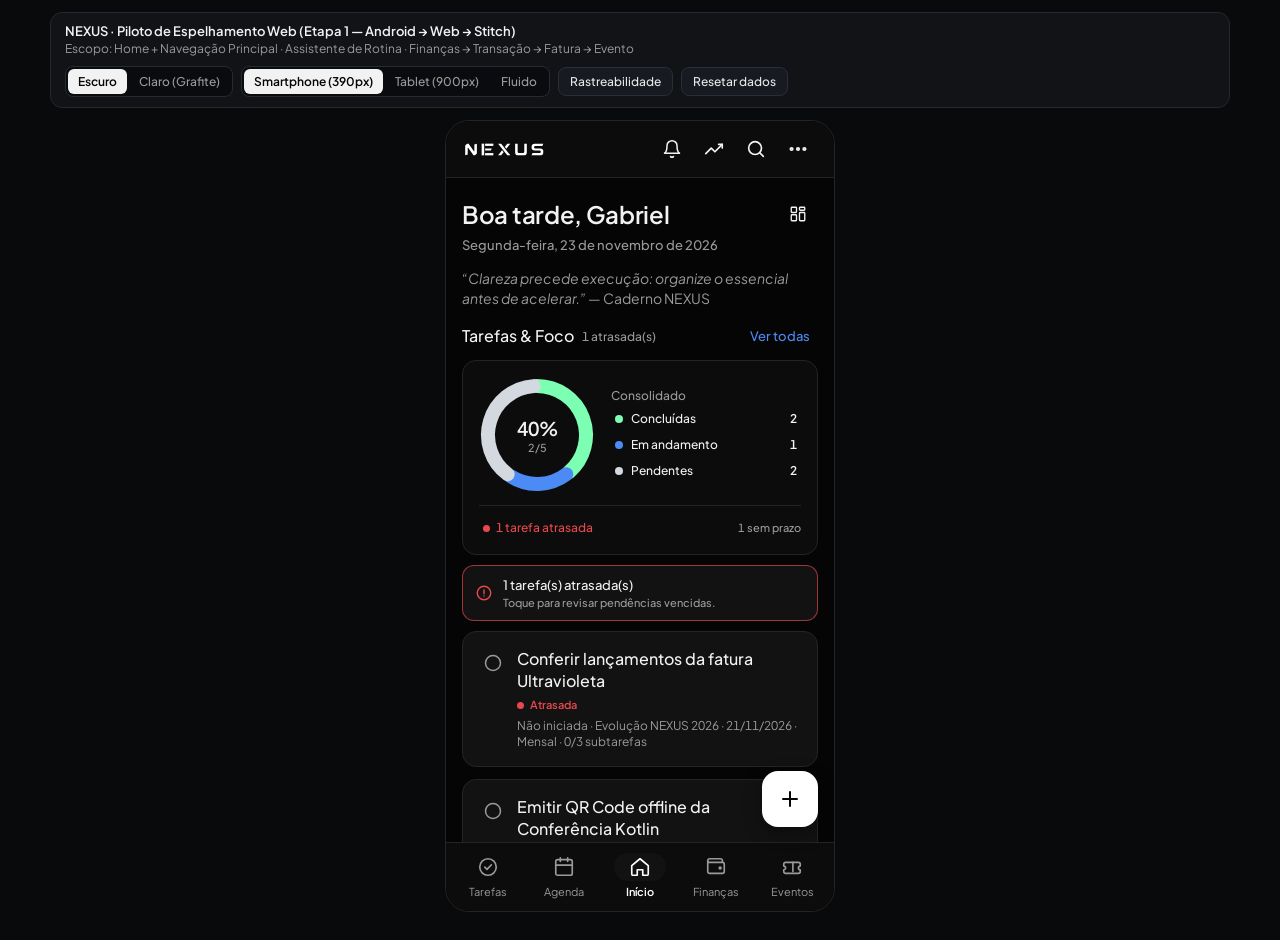
==== web-mirror-pilot/index.html @ 4493775f "feat(web-mirror-pilot): initialize web mirror pilot Add core architecture for the web-based design a" ====
<!DOCTYPE html>
<html lang="pt-BR">
<head>
  <meta charset="UTF-8" />
  <meta name="viewport" content="width=device-width, initial-scale=1.0" />
  <title>NEXUS — Piloto de Espelhamento Web (Etapa 1)</title>
  <link rel="preconnect" href="https://fonts.googleapis.com" />
  <link rel="preconnect" href="https://fonts.gstatic.com" crossorigin />
  <link href="https://fonts.googleapis.com/css2?family=JetBrains+Mono:wght@400;600&family=Plus+Jakarta+Sans:wght@400;500;600;700&display=swap" rel="stylesheet" />
  <link rel="stylesheet" href="tokens.css" />
  <link rel="stylesheet" href="styles.css" />
  <script defer src="data/pilot-data.js"></script>
  <script defer src="components/primitives.js"></script>
  <script defer src="components/charts.js"></script>
  <script defer src="screens/home.js"></script>
  <script defer src="screens/routine-assistant.js"></script>
  <script defer src="screens/finance.js"></script>
  <script defer src="screens/events.js"></script>
  <script defer src="sheets/transaction-sheet.js"></script>
  <script defer src="sheets/event-sheet.js"></script>
  <script defer src="app.js"></script>
</head>
<body>
  <div class="pilot-workspace">
    <!-- Barra externa do laboratório: separada de #nexus-app-shell para exportação limpa ao Google Stitch -->
    <div id="pilot-lab-bar" class="pilot-lab-bar">
      <div class="pilot-lab-meta">
        <div class="pilot-lab-title">NEXUS · Piloto de Espelhamento Web (Etapa 1 — Android → Web → Stitch)</div>
        <div class="pilot-lab-subtitle">Escopo: Home + Navegação Principal · Assistente de Rotina · Finanças → Transação → Fatura → Evento</div>
      </div>
      <div class="pilot-lab-controls">
        <div class="pilot-seg" role="group" aria-label="Tema do aplicativo">
          <button type="button" class="pilot-seg-btn is-active" data-lab-theme="dark">Escuro</button>
          <button type="button" class="pilot-seg-btn" data-lab-theme="light">Claro (Grafite)</button>
        </div>
        <div class="pilot-seg" role="group" aria-label="Viewport">
          <button type="button" class="pilot-seg-btn is-active" data-lab-viewport="mobile">Smartphone (390px)</button>
          <button type="button" class="pilot-seg-btn" data-lab-viewport="tablet">Tablet (900px)</button>
          <button type="button" class="pilot-seg-btn" data-lab-viewport="fluid">Fluido</button>
        </div>
        <button type="button" class="pilot-btn" data-action="toggle-trace">Rastreabilidade</button>
        <button type="button" class="pilot-btn" data-action="reset-pilot-data">Resetar dados</button>
      </div>
    </div>

    <div class="pilot-stage">
      <!-- Árvore pura da UI do NEXUS (#nexus-app-shell): alvo principal de importação/comparação no Google Stitch -->
      <div id="nexus-app-shell" class="nexus-device-frame" data-nexus-theme="dark" data-nexus-root="true"></div>

      <!-- Painel lateral opcional de rastreabilidade -->
      <aside id="pilot-trace-panel" class="pilot-trace-panel" hidden aria-label="Inspetor de rastreabilidade"></aside>
    </div>
  </div>
</body>
</html>
---- web-mirror-pilot/tokens.css ----
/*
 * NEXUS Web Mirror Pilot — Design Tokens
 * Fonte Android: app/src/main/java/com/nexus/app/ui/theme/NexusTheme.kt
 * Mantem exatamente as paletas Dark (#050505) e Light Grafite Suave (#D4D7DC),
 * alem dos 8 papeis de borda ColoredBorderRole e escala tipografica.
 */

:root,
[data-nexus-theme="dark"] {
  --nx-is-dark: 1;
  --nx-bg: #050505;
  --nx-surface: #0C0C0C;
  --nx-surface-elevated: #121212;
  --nx-border: #242424;
  --nx-text-primary: #F2F2F2;
  --nx-text-secondary: #9A9A9A;
  --nx-highlight: #FFFFFF;

  --nx-positive: #34C759;
  --nx-danger: #E5484D;
  --nx-warning: #E5A000;
  --nx-info: #4C8BF5;
  --nx-accent-neon: #7CFFB2;
  --nx-on-accent-neon: #051A10;

  --nx-chart-secondary: #D4D8DF;
  --nx-chart-track: #1C1F24;
  --nx-chart-1: #7CFFB2;
  --nx-chart-2: #5CC8FF;
  --nx-chart-3: #C792FF;
  --nx-chart-4: #FFD166;
  --nx-chart-5: #FF7A90;
  --nx-chart-6: #FF9F6B;
  --nx-chart-7: #4DE1C1;
  --nx-chart-8: #A3B1C6;

  /* ColoredBorderRole (NexusTheme.kt lines 59-98) */
  --nx-border-alert-large: 1.5px solid rgba(229, 72, 77, 0.68);
  --nx-border-alert-warning: 1.5px solid rgba(229, 160, 0, 0.68);
  --nx-border-alert-info: 1.5px solid rgba(76, 139, 245, 0.68);
  --nx-border-day-selected: 1.75px solid rgba(124, 255, 178, 0.80);
  --nx-border-medium-accent: 1.25px solid rgba(76, 139, 245, 0.68);
  --nx-border-small-subtle: 1px solid rgba(154, 154, 154, 0.46);

  --nx-scrim: rgba(0, 0, 0, 0.72);
  --nx-font-sans: "Plus Jakarta Sans", -apple-system, BlinkMacSystemFont, "Segoe UI", Roboto, sans-serif;
  --nx-font-mono: "JetBrains Mono", ui-monospace, SFMono-Regular, monospace;

  --nx-radius-card: 14px;
  --nx-radius-banner: 12px;
  --nx-radius-control: 10px;
  --nx-radius-chip: 8px;
}

[data-nexus-theme="light"] {
  --nx-is-dark: 0;
  --nx-bg: #D4D7DC;
  --nx-surface: #E3E5E8;
  --nx-surface-elevated: #C9CED4;
  --nx-border: #B0B6BF;
  --nx-text-primary: #121417;
  --nx-text-secondary: #424852;
  --nx-highlight: #121417;

  --nx-positive: #136B31;
  --nx-danger: #AD1E1E;
  --nx-warning: #874E00;
  --nx-info: #1353A6;
  --nx-accent-neon: #136B31;
  --nx-on-accent-neon: #FFFFFF;

  --nx-chart-secondary: #4E5763;
  --nx-chart-track: #BCC1C9;
  --nx-chart-1: #136B31;
  --nx-chart-2: #1353A6;
  --nx-chart-3: #5D3AA8;
  --nx-chart-4: #874E00;
  --nx-chart-5: #AD1E1E;
  --nx-chart-6: #9C4716;
  --nx-chart-7: #0E695A;
  --nx-chart-8: #4E5763;

  --nx-border-alert-large: 1.5px solid rgba(173, 30, 30, 0.86);
  --nx-border-alert-warning: 1.5px solid rgba(135, 78, 0, 0.86);
  --nx-border-alert-info: 1.5px solid rgba(19, 83, 166, 0.86);
  --nx-border-day-selected: 1.75px solid rgba(19, 107, 49, 0.94);
  --nx-border-medium-accent: 1.25px solid rgba(19, 83, 166, 0.84);
  --nx-border-small-subtle: 1px solid rgba(66, 72, 82, 0.62);

  --nx-scrim: rgba(18, 20, 23, 0.45);
}
---- web-mirror-pilot/styles.css ----
/*
 * NEXUS Web Mirror Pilot — Component & Layout Stylesheet
 * Espelha NexusComponents.kt, MainActivity.kt (Scaffold) e telas do piloto.
 */

*, *::before, *::after {
  box-sizing: border-box;
}

html, body {
  margin: 0;
  padding: 0;
  min-height: 100%;
  background: #0A0B0D;
  color: #F2F2F2;
  font-family: var(--nx-font-sans);
  -webkit-font-smoothing: antialiased;
}

button, input, select, textarea {
  font-family: inherit;
}

.tnum {
  font-variant-numeric: tabular-nums;
}

/* =========================================================================
 * Laboratório externo do piloto (fora da árvore do app para facilitar diff)
 * ========================================================================= */
.pilot-workspace {
  min-height: 100vh;
  display: flex;
  flex-direction: column;
  align-items: center;
  padding: 12px 14px 28px;
  gap: 12px;
  background: #090A0C;
}

.pilot-lab-bar {
  width: 100%;
  max-width: 1180px;
  background: #111317;
  border: 1px solid #242830;
  border-radius: 12px;
  padding: 10px 14px;
  display: flex;
  flex-wrap: wrap;
  align-items: center;
  justify-content: space-between;
  gap: 10px;
}

.pilot-lab-meta {
  display: flex;
  flex-direction: column;
  gap: 2px;
}

.pilot-lab-title {
  font-size: 13px;
  font-weight: 600;
  color: #F2F2F2;
}

.pilot-lab-subtitle {
  font-size: 12px;
  color: #9A9A9A;
}

.pilot-lab-controls {
  display: flex;
  flex-wrap: wrap;
  align-items: center;
  gap: 8px;
}

.pilot-seg {
  display: inline-flex;
  background: #0A0B0E;
  border: 1px solid #262A32;
  border-radius: 8px;
  padding: 2px;
  gap: 2px;
}

.pilot-seg-btn {
  appearance: none;
  border: 0;
  background: transparent;
  color: #9A9A9A;
  font-size: 12px;
  font-weight: 500;
  padding: 5px 10px;
  border-radius: 6px;
  cursor: pointer;
  white-space: nowrap;
}

.pilot-seg-btn.is-active {
  background: #F2F2F2;
  color: #050505;
  font-weight: 600;
}

.pilot-btn {
  appearance: none;
  border: 1px solid #2A2E38;
  background: #171A20;
  color: #E6E8EC;
  font-size: 12px;
  font-weight: 500;
  padding: 6px 11px;
  border-radius: 8px;
  cursor: pointer;
  white-space: nowrap;
}

.pilot-btn:hover {
  border-color: #4B5263;
}

.pilot-stage {
  width: 100%;
  max-width: 1180px;
  display: flex;
  justify-content: center;
  align-items: flex-start;
  gap: 16px;
}

/* =========================================================================
 * Shell do Aplicativo NEXUS (#nexus-app-shell)
 * ========================================================================= */
.nexus-device-frame {
  width: 390px;
  max-width: 100%;
  height: 820px;
  max-height: calc(100vh - 108px);
  min-height: 600px;
  background: var(--nx-bg);
  color: var(--nx-text-primary);
  border: 1px solid var(--nx-border);
  border-radius: 24px;
  overflow: hidden;
  display: flex;
  flex-direction: column;
  position: relative;
  transition: width 180ms cubic-bezier(0.16, 1, 0.3, 1);
}

.nexus-device-frame.viewport-tablet {
  width: 900px;
}

.nexus-device-frame.viewport-fluid {
  width: 100%;
  max-width: 1140px;
}

/* TopBar (MainActivity.kt lines 477-522) */
.nx-topbar {
  background: var(--nx-surface);
  color: var(--nx-text-primary);
  border-bottom: 1px solid var(--nx-border);
  flex-shrink: 0;
}

.nx-topbar-inner {
  display: flex;
  align-items: center;
  justify-content: space-between;
  padding: 8px 16px;
  min-height: 52px;
}

.nx-wordmark-wrap {
  display: inline-flex;
  align-items: center;
  padding: 2px 0;
}

.nx-topbar-actions {
  display: flex;
  align-items: center;
  gap: 2px;
}

.nx-icon-btn {
  appearance: none;
  border: 0;
  background: transparent;
  color: var(--nx-text-primary);
  width: 40px;
  height: 40px;
  border-radius: 10px;
  display: inline-flex;
  align-items: center;
  justify-content: center;
  cursor: pointer;
  transition: background-color 140ms ease;
}

.nx-icon-btn:hover {
  background: var(--nx-surface-elevated);
}

.nx-icon-btn:focus-visible,
.nx-btn-text:focus-visible,
.nx-btn-outlined:focus-visible,
.nx-btn-primary:focus-visible,
.nx-nav-item:focus-visible,
.nx-tab:focus-visible {
  outline: 2px solid var(--nx-info);
  outline-offset: 2px;
}

/* SubRoute TopBar (RoutineAssistantScreen.kt lines 115-136) */
.nx-subroute-bar {
  background: var(--nx-bg);
  border-bottom: 1px solid var(--nx-border);
  display: flex;
  align-items: center;
  gap: 4px;
  padding: 8px;
  min-height: 56px;
  flex-shrink: 0;
}

.nx-subroute-title {
  margin: 0;
  font-size: 19px;
  line-height: 25px;
  font-weight: 600;
  color: var(--nx-text-primary);
}

/* Scrollable body */
.nx-screen-scroll {
  flex: 1;
  min-height: 0;
  overflow-y: auto;
  overflow-x: hidden;
  background: var(--nx-bg);
  padding: 12px 16px 96px;
  display: flex;
  flex-direction: column;
  gap: 12px;
}

.nx-screen-scroll.no-bottom-nav {
  padding-bottom: 36px;
}

.nx-screen-header-row {
  display: flex;
  align-items: center;
  justify-content: space-between;
  gap: 12px;
  padding-top: 4px;
}

.nx-headline-md {
  margin: 0;
  font-size: 24px;
  line-height: 30px;
  font-weight: 600;
  letter-spacing: -0.3px;
  color: var(--nx-text-primary);
}

.nx-title-lg {
  margin: 0;
  font-size: 19px;
  line-height: 25px;
  font-weight: 600;
  color: var(--nx-text-primary);
}

.nx-title-md {
  margin: 0;
  font-size: 16px;
  line-height: 22px;
  font-weight: 500;
  color: var(--nx-text-primary);
}

.nx-title-sm {
  margin: 0;
  font-size: 14px;
  line-height: 20px;
  font-weight: 600;
  color: var(--nx-text-primary);
}

.nx-body-md {
  margin: 0;
  font-size: 14px;
  line-height: 20px;
  color: var(--nx-text-primary);
}

.nx-body-sm {
  margin: 0;
  font-size: 13px;
  line-height: 18px;
  color: var(--nx-text-secondary);
}

.nx-label-lg {
  font-size: 13px;
  line-height: 18px;
  font-weight: 500;
}

.nx-label-md {
  font-size: 12px;
  line-height: 16px;
  font-weight: 500;
}

.nx-label-sm {
  font-size: 11px;
  line-height: 14px;
  font-weight: 500;
}

.nx-text-primary { color: var(--nx-text-primary); }
.nx-text-secondary { color: var(--nx-text-secondary); }
.nx-positive { color: var(--nx-positive); }
.nx-danger { color: var(--nx-danger); }
.nx-warning { color: var(--nx-warning); }
.nx-info { color: var(--nx-info); }
.nx-accent { color: var(--nx-accent-neon); }
.nx-highlight { color: var(--nx-highlight); }

/* NexusCard (NexusComponents.kt lines 76-105) */
.nx-card {
  width: 100%;
  background: var(--nx-surface);
  border: 1px solid var(--nx-border);
  border-radius: var(--nx-radius-card);
  padding: 16px;
  display: flex;
  flex-direction: column;
  gap: 8px;
}

.nx-card.is-elevated {
  background: var(--nx-surface-elevated);
}

.nx-card.is-clickable {
  cursor: pointer;
  text-align: left;
  transition: border-color 140ms ease, transform 140ms ease;
}

.nx-card.is-clickable:hover {
  border-color: var(--nx-text-secondary);
}

.nx-card.is-focused-highlight {
  border: var(--nx-border-day-selected);
}

/* SectionHeader (NexusComponents.kt lines 107-149) */
.nx-section-header {
  display: flex;
  align-items: center;
  justify-content: space-between;
  gap: 8px;
  width: 100%;
}

.nx-section-header-left {
  display: flex;
  align-items: center;
  gap: 8px;
  min-width: 0;
  flex: 1;
}

.nx-section-trailing {
  font-size: 12px;
  font-weight: 500;
  color: var(--nx-text-secondary);
}

/* AlertBannerCard (NexusComponents.kt lines 361-418) */
.nx-alert-banner {
  width: 100%;
  background: var(--nx-surface-elevated);
  border-radius: var(--nx-radius-banner);
  padding: 10px 12px;
  display: flex;
  align-items: center;
  gap: 10px;
  text-align: left;
  cursor: pointer;
}

.nx-alert-banner.severity-danger { border: var(--nx-border-alert-large); }
.nx-alert-banner.severity-warning { border: var(--nx-border-alert-warning); }
.nx-alert-banner.severity-info { border: var(--nx-border-alert-info); }

/* Buttons */
.nx-btn-text {
  appearance: none;
  border: 0;
  background: transparent;
  color: var(--nx-info);
  font-size: 13px;
  font-weight: 500;
  padding: 6px 8px;
  border-radius: 8px;
  cursor: pointer;
  white-space: nowrap;
}

.nx-btn-text:hover {
  background: rgba(128, 128, 128, 0.12);
}

.nx-btn-outlined {
  appearance: none;
  background: transparent;
  border: 1px solid var(--nx-border);
  color: var(--nx-text-primary);
  font-size: 13px;
  font-weight: 500;
  padding: 8px 12px;
  border-radius: var(--nx-radius-control);
  cursor: pointer;
  display: inline-flex;
  align-items: center;
  justify-content: center;
  gap: 6px;
  white-space: nowrap;
}

.nx-btn-outlined.is-selected {
  border-color: var(--nx-highlight);
  color: var(--nx-highlight);
}

.nx-btn-primary {
  appearance: none;
  border: 0;
  background: var(--nx-highlight);
  color: var(--nx-bg);
  font-size: 14px;
  font-weight: 600;
  padding: 11px 16px;
  border-radius: var(--nx-radius-control);
  cursor: pointer;
  width: 100%;
  display: inline-flex;
  align-items: center;
  justify-content: center;
  gap: 6px;
  white-space: nowrap;
}

.nx-btn-danger-text {
  color: var(--nx-danger);
}

.nx-btn-positive-text {
  color: var(--nx-positive);
}

.nx-divider {
  width: 100%;
  height: 1px;
  background: var(--nx-border);
  border: 0;
  margin: 2px 0;
}

/* Adaptive Grid (isWide = maxWidth >= 720dp) */
.nx-grid-2 {
  display: grid;
  grid-template-columns: 1fr;
  gap: 12px;
}

.nexus-device-frame.is-wide .nx-grid-2 {
  grid-template-columns: repeat(2, minmax(0, 1fr));
}

.nexus-device-frame.is-wide .nx-grid-finance-top {
  display: grid;
  grid-template-columns: 0.46fr 0.54fr;
  gap: 12px;
}

.nx-grid-finance-top {
  display: flex;
  flex-direction: column;
  gap: 12px;
}

.nx-row-2col {
  display: grid;
  grid-template-columns: repeat(2, minmax(0, 1fr));
  gap: 10px;
}

.nx-row-between {
  display: flex;
  align-items: center;
  justify-content: space-between;
  gap: 10px;
}

.nx-row-end {
  display: flex;
  align-items: center;
  justify-content: flex-end;
  gap: 6px;
  flex-wrap: wrap;
}

/* ScrollableTabRow (FinanceScreen.kt / RoutineAssistantScreen.kt) */
.nx-tabs-bar {
  display: flex;
  align-items: center;
  overflow-x: auto;
  background: var(--nx-bg);
  border-bottom: 1px solid var(--nx-border);
  padding: 0 12px;
  gap: 4px;
  flex-shrink: 0;
}

.nx-tab {
  appearance: none;
  border: 0;
  border-bottom: 2px solid transparent;
  background: transparent;
  color: var(--nx-text-secondary);
  font-size: 13px;
  font-weight: 500;
  padding: 11px 12px;
  cursor: pointer;
  white-space: nowrap;
}

.nx-tab.is-active {
  color: var(--nx-highlight);
  border-bottom-color: var(--nx-highlight);
  font-weight: 600;
}

/* SegmentedTogglePill (FinanceScreen.kt lines 1093-1125) */
.nx-seg-control {
  display: inline-flex;
  background: var(--nx-surface-elevated);
  border: 1px solid var(--nx-border);
  border-radius: 8px;
  padding: 2px;
  gap: 2px;
}

.nx-seg-item {
  appearance: none;
  border: 0;
  background: transparent;
  color: var(--nx-text-secondary);
  font-size: 11px;
  padding: 4px 8px;
  border-radius: 6px;
  cursor: pointer;
  white-space: nowrap;
}

.nx-seg-item.is-active {
  background: var(--nx-highlight);
  color: var(--nx-bg);
  font-weight: 600;
}

/* Filter chips */
.nx-chip-row {
  display: flex;
  flex-wrap: wrap;
  gap: 8px;
}

.nx-chip {
  appearance: none;
  border: 1px solid var(--nx-border);
  background: transparent;
  color: var(--nx-text-secondary);
  font-size: 12px;
  font-weight: 500;
  padding: 6px 12px;
  border-radius: 8px;
  cursor: pointer;
  white-space: nowrap;
}

.nx-chip.is-active {
  background: var(--nx-surface-elevated);
  border-color: var(--nx-highlight);
  color: var(--nx-highlight);
}

/* MonthYearSelectorBar (NexusComponents.kt lines 289-353) */
.nx-month-bar {
  background: var(--nx-surface-elevated);
  border: 1px solid var(--nx-border);
  border-radius: 12px;
  padding: 2px 4px;
  display: flex;
  align-items: center;
  justify-content: space-between;
}

/* TaskRowCard & TransactionRowCard */
.nx-item-row {
  display: flex;
  align-items: flex-start;
  gap: 10px;
  width: 100%;
}

.nx-check-btn {
  appearance: none;
  border: 0;
  background: transparent;
  padding: 0;
  width: 28px;
  height: 28px;
  display: inline-flex;
  align-items: center;
  justify-content: center;
  cursor: pointer;
  flex-shrink: 0;
  margin-top: 1px;
}

.nx-meta-line {
  font-size: 12px;
  line-height: 16px;
  color: var(--nx-text-secondary);
}

.nx-dot {
  display: inline-block;
  width: 7px;
  height: 7px;
  border-radius: 50%;
  flex-shrink: 0;
}

/* Charts */
.nx-task-ring-wrap {
  display: flex;
  align-items: center;
  gap: 16px;
}

.nx-ring-box {
  position: relative;
  width: 116px;
  height: 116px;
  flex-shrink: 0;
  display: flex;
  align-items: center;
  justify-content: center;
}

.nx-ring-center {
  position: absolute;
  inset: 0;
  display: flex;
  flex-direction: column;
  align-items: center;
  justify-content: center;
  pointer-events: none;
}

.nx-donut-box {
  position: relative;
  width: 164px;
  height: 164px;
  margin: 0 auto;
  display: flex;
  align-items: center;
  justify-content: center;
}

.nx-legend-btn {
  appearance: none;
  border: 0;
  background: transparent;
  width: 100%;
  display: flex;
  align-items: center;
  justify-content: space-between;
  gap: 8px;
  padding: 6px 8px;
  border-radius: 8px;
  cursor: pointer;
  color: var(--nx-text-primary);
  text-align: left;
}

.nx-legend-btn:hover,
.nx-legend-btn.is-selected {
  background: var(--nx-surface-elevated);
}

.nx-bar-summary {
  background: var(--nx-surface-elevated);
  border-radius: 10px;
  padding: 8px 10px;
  display: flex;
  flex-wrap: wrap;
  align-items: center;
  justify-content: space-between;
  gap: 8px;
  font-size: 11px;
}

.nx-bar-months {
  display: grid;
  grid-template-columns: repeat(6, 1fr);
  gap: 4px;
}

.nx-bar-month-btn {
  appearance: none;
  border: 0;
  background: transparent;
  padding: 4px 2px;
  border-radius: 6px;
  font-size: 11px;
  color: var(--nx-text-secondary);
  cursor: pointer;
}

.nx-bar-month-btn.is-selected {
  color: var(--nx-accent-neon);
  font-weight: 600;
}

.nx-progress-track {
  width: 100%;
  height: 7px;
  border-radius: 4px;
  background: var(--nx-chart-track);
  overflow: hidden;
}

.nx-progress-fill {
  height: 100%;
  border-radius: 4px;
}

/* Bottom Navigation Bar + FAB (MainActivity.kt lines 525-565) */
.nx-fab {
  position: absolute;
  right: 16px;
  bottom: 84px;
  width: 56px;
  height: 56px;
  border-radius: 16px;
  border: 0;
  background: var(--nx-highlight);
  color: var(--nx-bg);
  display: inline-flex;
  align-items: center;
  justify-content: center;
  cursor: pointer;
  box-shadow: 0 6px 18px rgba(0, 0, 0, 0.35);
  z-index: 20;
}

.nx-bottom-nav {
  background: var(--nx-surface);
  border-top: 1px solid var(--nx-border);
  display: grid;
  grid-template-columns: repeat(5, 1fr);
  padding: 6px 4px 8px;
  flex-shrink: 0;
  z-index: 15;
}

.nx-nav-item {
  appearance: none;
  border: 0;
  background: transparent;
  color: var(--nx-text-secondary);
  display: flex;
  flex-direction: column;
  align-items: center;
  justify-content: center;
  gap: 4px;
  padding: 4px 2px;
  cursor: pointer;
}

.nx-nav-pill {
  width: 52px;
  height: 28px;
  border-radius: 14px;
  display: inline-flex;
  align-items: center;
  justify-content: center;
  transition: background-color 140ms ease;
}

.nx-nav-item.is-selected .nx-nav-pill {
  background: var(--nx-surface-elevated);
  color: var(--nx-highlight);
}

.nx-nav-item.is-selected {
  color: var(--nx-highlight);
  font-weight: 600;
}

.nx-nav-label {
  font-size: 11px;
  line-height: 14px;
  white-space: nowrap;
}

/* ModalBottomSheet & Dialogs */
.nx-sheet-backdrop {
  position: absolute;
  inset: 0;
  background: var(--nx-scrim);
  display: flex;
  flex-direction: column;
  justify-content: flex-end;
  z-index: 40;
}

.nx-sheet {
  background: var(--nx-surface);
  border-top: 1px solid var(--nx-border);
  border-radius: 20px 20px 0 0;
  max-height: 88%;
  display: flex;
  flex-direction: column;
  overflow: hidden;
}

.nx-sheet-handle {
  width: 36px;
  height: 4px;
  border-radius: 2px;
  background: var(--nx-border);
  margin: 10px auto 4px;
  flex-shrink: 0;
}

.nx-sheet-body {
  padding: 8px 20px 24px;
  overflow-y: auto;
  display: flex;
  flex-direction: column;
  gap: 12px;
}

.nx-dialog-backdrop {
  position: absolute;
  inset: 0;
  background: var(--nx-scrim);
  display: flex;
  align-items: center;
  justify-content: center;
  padding: 20px;
  z-index: 50;
}

.nx-dialog {
  width: 100%;
  max-width: 380px;
  background: var(--nx-surface-elevated);
  border: 1px solid var(--nx-border);
  border-radius: 16px;
  padding: 18px;
  display: flex;
  flex-direction: column;
  gap: 12px;
}

/* Form fields inside editors */
.nx-field {
  display: flex;
  flex-direction: column;
  gap: 4px;
  width: 100%;
}

.nx-field-label {
  font-size: 11px;
  font-weight: 500;
  color: var(--nx-text-secondary);
}

.nx-input,
.nx-select,
.nx-textarea {
  width: 100%;
  background: var(--nx-bg);
  border: 1px solid var(--nx-border);
  border-radius: 10px;
  color: var(--nx-text-primary);
  padding: 10px 12px;
  font-size: 14px;
}

.nx-input:focus,
.nx-select:focus,
.nx-textarea:focus {
  outline: 0;
  border-color: var(--nx-highlight);
}

/* Switch */
.nx-switch {
  position: relative;
  width: 44px;
  height: 26px;
  border-radius: 13px;
  border: 1px solid var(--nx-border);
  background: var(--nx-surface-elevated);
  cursor: pointer;
  flex-shrink: 0;
}

.nx-switch::after {
  content: "";
  position: absolute;
  top: 3px;
  left: 3px;
  width: 18px;
  height: 18px;
  border-radius: 50%;
  background: var(--nx-text-secondary);
  transition: transform 150ms ease, background-color 150ms ease;
}

.nx-switch.is-on {
  background: var(--nx-highlight);
  border-color: var(--nx-highlight);
}

.nx-switch.is-on::after {
  transform: translateX(18px);
  background: var(--nx-bg);
}

/* Snackbar */
.nx-snackbar {
  position: absolute;
  left: 16px;
  right: 16px;
  bottom: 82px;
  background: var(--nx-highlight);
  color: var(--nx-bg);
  border-radius: 10px;
  padding: 10px 14px;
  font-size: 13px;
  font-weight: 500;
  z-index: 60;
  display: flex;
  align-items: center;
  justify-content: space-between;
  gap: 8px;
}

/* Relationship Bridge Highlight (Financas -> Transacao -> Fatura -> Evento) */
.nx-relation-box {
  background: var(--nx-surface-elevated);
  border: var(--nx-border-medium-accent);
  border-radius: 12px;
  padding: 12px;
  display: flex;
  flex-direction: column;
  gap: 8px;
}

.nx-relation-actions {
  display: flex;
  flex-wrap: wrap;
  gap: 8px;
}

/* Traceability Side Drawer (Laboratório externo) */
.pilot-trace-panel {
  width: 340px;
  max-width: 100%;
  background: #111317;
  border: 1px solid #242830;
  border-radius: 16px;
  padding: 14px;
  color: #E6E8EC;
  max-height: calc(100vh - 108px);
  overflow-y: auto;
  display: flex;
  flex-direction: column;
  gap: 10px;
}

.pilot-trace-panel[hidden] {
  display: none;
}

.pilot-trace-item {
  border: 1px solid #242830;
  background: #0B0D10;
  border-radius: 10px;
  padding: 10px;
  display: flex;
  flex-direction: column;
  gap: 4px;
}

.pilot-trace-tag {
  font-size: 11px;
  font-weight: 600;
}

.pilot-trace-tag.reproduzido { color: #34C759; }
.pilot-trace-tag.parcial { color: #E5A000; }
.pilot-trace-tag.simulado { color: #4C8BF5; }

@media (max-width: 980px) {
  .pilot-stage {
    flex-direction: column;
    align-items: center;
  }
  .pilot-trace-panel {
    width: 100%;
    max-width: 900px;
  }
}
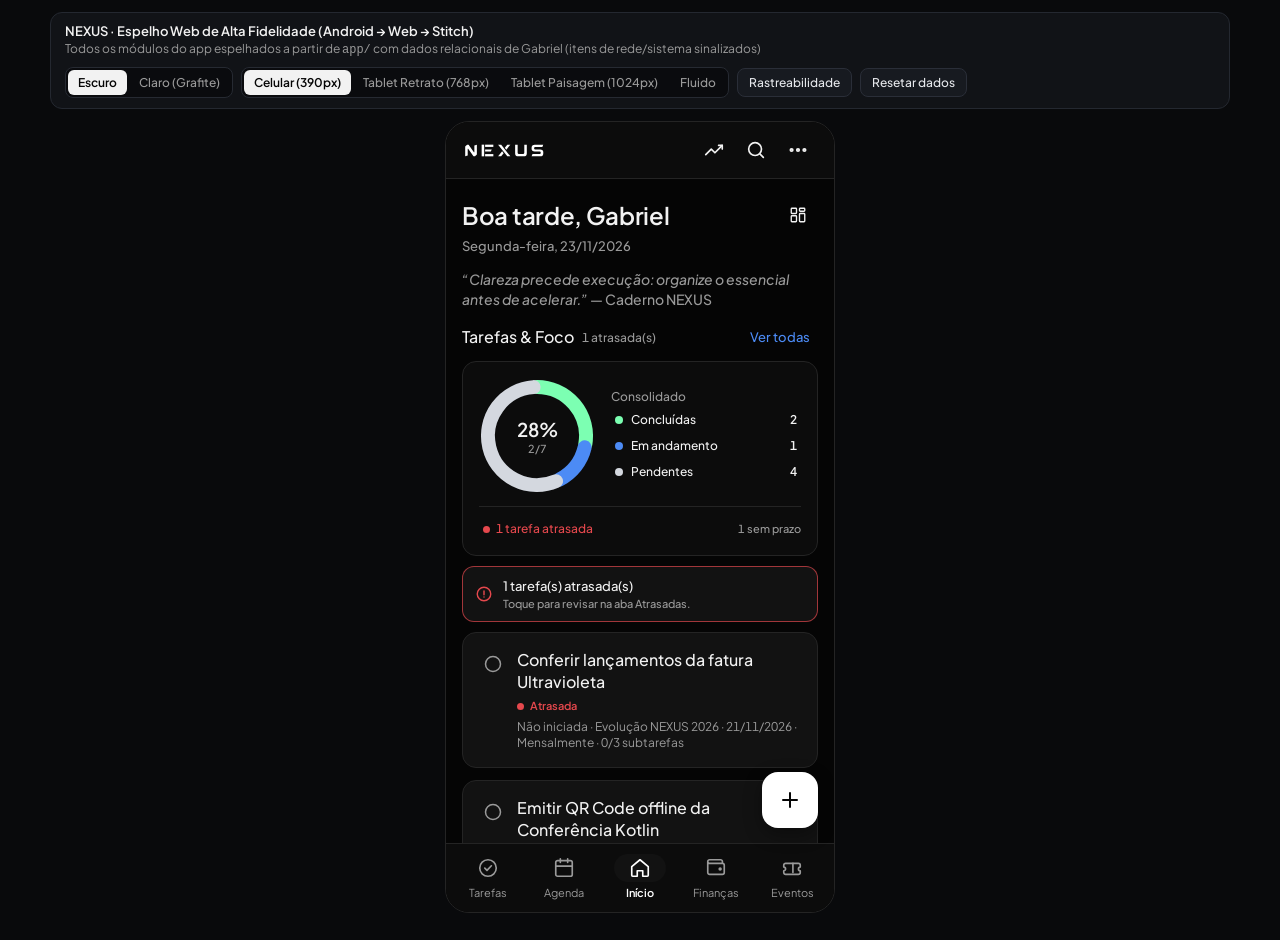
==== commit af8d448f: "refactor(web): expand web mirror pilot architecture Align web mirror pilot components and state engi" ====
--- a/web-mirror-pilot/index.html
+++ b/web-mirror-pilot/index.html
@@ -3,7 +3,7 @@
 <head>
   <meta charset="UTF-8" />
   <meta name="viewport" content="width=device-width, initial-scale=1.0" />
-  <title>NEXUS — Piloto de Espelhamento Web (Etapa 1)</title>
+  <title>NEXUS — Espelho Web de Alta Fidelidade</title>
   <link rel="preconnect" href="https://fonts.googleapis.com" />
   <link rel="preconnect" href="https://fonts.gstatic.com" crossorigin />
   <link href="https://fonts.googleapis.com/css2?family=JetBrains+Mono:wght@400;600&family=Plus+Jakarta+Sans:wght@400;500;600;700&display=swap" rel="stylesheet" />
@@ -13,11 +13,18 @@
   <script defer src="components/primitives.js"></script>
   <script defer src="components/charts.js"></script>
   <script defer src="screens/home.js"></script>
-  <script defer src="screens/routine-assistant.js"></script>
+  <script defer src="screens/tasks.js"></script>
+  <script defer src="screens/agenda.js"></script>
   <script defer src="screens/finance.js"></script>
   <script defer src="screens/events.js"></script>
+  <script defer src="screens/market.js"></script>
+  <script defer src="screens/planning.js"></script>
+  <script defer src="screens/routine-assistant.js"></script>
+  <script defer src="screens/more-subroutes.js"></script>
   <script defer src="sheets/transaction-sheet.js"></script>
   <script defer src="sheets/event-sheet.js"></script>
+  <script defer src="sheets/entity-sheets.js"></script>
+  <script defer src="sheets/finance-extra-sheets.js"></script>
   <script defer src="app.js"></script>
 </head>
 <body>
@@ -25,8 +32,8 @@
     <!-- Barra externa do laboratório: separada de #nexus-app-shell para exportação limpa ao Google Stitch -->
     <div id="pilot-lab-bar" class="pilot-lab-bar">
       <div class="pilot-lab-meta">
-        <div class="pilot-lab-title">NEXUS · Piloto de Espelhamento Web (Etapa 1 — Android → Web → Stitch)</div>
-        <div class="pilot-lab-subtitle">Escopo: Home + Navegação Principal · Assistente de Rotina · Finanças → Transação → Fatura → Evento</div>
+        <div class="pilot-lab-title">NEXUS · Espelho Web de Alta Fidelidade (Android → Web → Stitch)</div>
+        <div class="pilot-lab-subtitle">Todos os módulos do app espelhados a partir de <code>app/</code> com dados relacionais de Gabriel (itens de rede/sistema sinalizados)</div>
       </div>
       <div class="pilot-lab-controls">
         <div class="pilot-seg" role="group" aria-label="Tema do aplicativo">
@@ -34,8 +41,9 @@
           <button type="button" class="pilot-seg-btn" data-lab-theme="light">Claro (Grafite)</button>
         </div>
         <div class="pilot-seg" role="group" aria-label="Viewport">
-          <button type="button" class="pilot-seg-btn is-active" data-lab-viewport="mobile">Smartphone (390px)</button>
-          <button type="button" class="pilot-seg-btn" data-lab-viewport="tablet">Tablet (900px)</button>
+          <button type="button" class="pilot-seg-btn is-active" data-lab-viewport="mobile">Celular (390px)</button>
+          <button type="button" class="pilot-seg-btn" data-lab-viewport="tablet-portrait">Tablet Retrato (768px)</button>
+          <button type="button" class="pilot-seg-btn" data-lab-viewport="tablet-landscape">Tablet Paisagem (1024px)</button>
           <button type="button" class="pilot-seg-btn" data-lab-viewport="fluid">Fluido</button>
         </div>
         <button type="button" class="pilot-btn" data-action="toggle-trace">Rastreabilidade</button>
--- a/web-mirror-pilot/tokens.css
+++ b/web-mirror-pilot/tokens.css
@@ -2,7 +2,7 @@
  * NEXUS Web Mirror Pilot — Design Tokens
  * Fonte Android: app/src/main/java/com/nexus/app/ui/theme/NexusTheme.kt
  * Mantem exatamente as paletas Dark (#050505) e Light Grafite Suave (#D4D7DC),
- * alem dos 8 papeis de borda ColoredBorderRole e escala tipografica.
+ * todos os 8 papeis de borda ColoredBorderRole e escala tipografica.
  */
 
 :root,
@@ -34,12 +34,17 @@
   --nx-chart-7: #4DE1C1;
   --nx-chart-8: #A3B1C6;
 
-  /* ColoredBorderRole (NexusTheme.kt lines 59-98) */
+  /* Todos os 8 papeis de borda ColoredBorderRole (NexusTheme.kt lines 59-98) */
   --nx-border-alert-large: 1.5px solid rgba(229, 72, 77, 0.68);
   --nx-border-alert-warning: 1.5px solid rgba(229, 160, 0, 0.68);
   --nx-border-alert-info: 1.5px solid rgba(76, 139, 245, 0.68);
   --nx-border-day-selected: 1.75px solid rgba(124, 255, 178, 0.80);
+  --nx-border-day-today: 1.25px solid rgba(76, 139, 245, 0.65);
+  --nx-border-highlighted-btn: 1.25px solid rgba(255, 255, 255, 0.72);
   --nx-border-medium-accent: 1.25px solid rgba(76, 139, 245, 0.68);
+  --nx-border-medium-accent-neon: 1.25px solid rgba(124, 255, 178, 0.68);
+  --nx-border-compact-item: 1px solid rgba(124, 255, 178, 0.55);
+  --nx-border-small-defined: 1px solid rgba(154, 154, 154, 0.56);
   --nx-border-small-subtle: 1px solid rgba(154, 154, 154, 0.46);
 
   --nx-scrim: rgba(0, 0, 0, 0.72);
@@ -84,7 +89,12 @@
   --nx-border-alert-warning: 1.5px solid rgba(135, 78, 0, 0.86);
   --nx-border-alert-info: 1.5px solid rgba(19, 83, 166, 0.86);
   --nx-border-day-selected: 1.75px solid rgba(19, 107, 49, 0.94);
+  --nx-border-day-today: 1.25px solid rgba(19, 83, 166, 0.84);
+  --nx-border-highlighted-btn: 1.25px solid rgba(18, 20, 23, 0.84);
   --nx-border-medium-accent: 1.25px solid rgba(19, 83, 166, 0.84);
+  --nx-border-medium-accent-neon: 1.25px solid rgba(19, 107, 49, 0.84);
+  --nx-border-compact-item: 1px solid rgba(19, 107, 49, 0.72);
+  --nx-border-small-defined: 1px solid rgba(66, 72, 82, 0.74);
   --nx-border-small-subtle: 1px solid rgba(66, 72, 82, 0.62);
 
   --nx-scrim: rgba(18, 20, 23, 0.45);
--- a/web-mirror-pilot/styles.css
+++ b/web-mirror-pilot/styles.css
@@ -138,7 +138,7 @@
   max-width: 100%;
   height: 820px;
   max-height: calc(100vh - 108px);
-  min-height: 600px;
+  min-height: 580px;
   background: var(--nx-bg);
   color: var(--nx-text-primary);
   border: 1px solid var(--nx-border);
@@ -147,16 +147,22 @@
   display: flex;
   flex-direction: column;
   position: relative;
-  transition: width 180ms cubic-bezier(0.16, 1, 0.3, 1);
-}
-
-.nexus-device-frame.viewport-tablet {
-  width: 900px;
+  transition: width 180ms cubic-bezier(0.16, 1, 0.3, 1), height 180ms cubic-bezier(0.16, 1, 0.3, 1);
+}
+
+.nexus-device-frame.viewport-tablet-portrait {
+  width: 768px;
+  height: 900px;
+}
+
+.nexus-device-frame.viewport-tablet-landscape {
+  width: 1024px;
+  height: 680px;
 }
 
 .nexus-device-frame.viewport-fluid {
   width: 100%;
-  max-width: 1140px;
+  max-width: 1180px;
 }
 
 /* TopBar (MainActivity.kt lines 477-522) */
@@ -1043,3 +1049,368 @@
     max-width: 900px;
   }
 }
+
+/* =========================================================================
+ * Novos módulos fiéis ao Android (Tasks/Kanban, Agenda, Mercado, Busca, Widgets)
+ * ========================================================================= */
+.nx-screen-scroll.is-compact {
+  gap: 8px;
+}
+
+.nx-badge {
+  display: inline-flex;
+  align-items: center;
+  gap: 4px;
+  padding: 2px 7px;
+  border-radius: 6px;
+  font-size: 11px;
+  font-weight: 600;
+  line-height: 15px;
+  border: var(--nx-border-small-subtle);
+  white-space: nowrap;
+}
+
+.nx-badge.is-defined {
+  border: var(--nx-border-small-defined);
+}
+
+.nx-badge.is-positive {
+  color: var(--nx-positive);
+  background: rgba(52, 199, 89, 0.12);
+  border-color: rgba(52, 199, 89, 0.42);
+}
+
+.nx-badge.is-danger {
+  color: var(--nx-danger);
+  background: rgba(229, 72, 77, 0.12);
+  border-color: rgba(229, 72, 77, 0.42);
+}
+
+.nx-badge.is-warning {
+  color: var(--nx-warning);
+  background: rgba(229, 160, 0, 0.12);
+  border-color: rgba(229, 160, 0, 0.42);
+}
+
+.nx-badge.is-info {
+  color: var(--nx-info);
+  background: rgba(76, 139, 245, 0.12);
+  border-color: rgba(76, 139, 245, 0.42);
+}
+
+.nx-badge.is-neutral {
+  color: var(--nx-text-secondary);
+  background: var(--nx-surface-elevated);
+}
+
+.nx-btn-outlined.is-highlighted-role {
+  border: var(--nx-border-highlighted-btn);
+}
+
+/* Search TopBar (GlobalSearchScreen.kt) */
+.nx-search-topbar {
+  background: var(--nx-bg);
+  border-bottom: 1px solid var(--nx-border);
+  display: flex;
+  align-items: center;
+  gap: 8px;
+  padding: 8px 12px 8px 6px;
+  min-height: 58px;
+  flex-shrink: 0;
+}
+
+/* Kanban Board (TasksAndProjectsScreen.kt) */
+.nx-kanban-scroll {
+  display: flex;
+  gap: 12px;
+  overflow-x: auto;
+  padding-bottom: 8px;
+  align-items: flex-start;
+}
+
+.nx-kanban-col {
+  flex: 0 0 256px;
+  min-width: 256px;
+  background: var(--nx-surface);
+  border: 1px solid var(--nx-border);
+  border-radius: 14px;
+  padding: 12px;
+  display: flex;
+  flex-direction: column;
+  gap: 8px;
+}
+
+.nx-kanban-card {
+  background: var(--nx-surface-elevated);
+  border: 1px solid var(--nx-border);
+  border-radius: 10px;
+  padding: 10px;
+  display: flex;
+  flex-direction: column;
+  gap: 6px;
+}
+
+/* Agenda — Segmented 4-way + HorizontalWeekBoard + MonthCalendarGrid + TwoPane */
+.nx-seg-full {
+  display: grid;
+  grid-template-columns: repeat(4, 1fr);
+  width: 100%;
+  background: var(--nx-surface-elevated);
+  border: 1px solid var(--nx-border);
+  border-radius: 10px;
+  padding: 3px;
+  gap: 3px;
+}
+
+.nx-seg-full .nx-seg-item {
+  padding: 7px 6px;
+  font-size: 12px;
+  text-align: center;
+}
+
+.nx-week-board {
+  display: flex;
+  gap: 8px;
+  overflow-x: auto;
+  padding-bottom: 4px;
+}
+
+.nx-week-day-card {
+  flex: 0 0 148px;
+  min-width: 148px;
+  height: 236px;
+  background: var(--nx-surface);
+  border: 1px solid var(--nx-border);
+  border-radius: 14px;
+  padding: 10px;
+  display: flex;
+  flex-direction: column;
+  gap: 6px;
+  cursor: pointer;
+}
+
+.nexus-device-frame.is-wide .nx-week-board {
+  display: grid;
+  grid-template-columns: repeat(7, minmax(0, 1fr));
+  overflow-x: visible;
+}
+
+.nexus-device-frame.is-wide .nx-week-day-card {
+  flex: initial;
+  min-width: 0;
+  height: 270px;
+}
+
+.nx-week-day-card.is-today {
+  border: var(--nx-border-day-today);
+}
+
+.nx-week-day-card.is-selected {
+  background: var(--nx-surface-elevated);
+  border: var(--nx-border-day-selected);
+}
+
+.nx-week-day-items {
+  flex: 1;
+  min-height: 0;
+  overflow-y: auto;
+  display: flex;
+  flex-direction: column;
+  gap: 5px;
+}
+
+.nx-week-mini-item {
+  background: var(--nx-surface-elevated);
+  border: 1px solid var(--nx-border);
+  border-left-width: 3px;
+  border-radius: 7px;
+  padding: 5px 6px;
+  display: flex;
+  flex-direction: column;
+  gap: 2px;
+  text-align: left;
+  cursor: pointer;
+  width: 100%;
+}
+
+.nx-week-day-card.is-selected .nx-week-mini-item {
+  background: var(--nx-bg);
+}
+
+/* MonthCalendarGrid */
+.nx-cal-grid {
+  display: grid;
+  grid-template-columns: repeat(7, minmax(0, 1fr));
+  gap: 4px;
+}
+
+.nx-cal-weekday {
+  text-align: center;
+  font-size: 11px;
+  font-weight: 600;
+  color: var(--nx-text-secondary);
+  padding-bottom: 4px;
+}
+
+.nx-cal-cell {
+  appearance: none;
+  border: 0;
+  aspect-ratio: 1;
+  border-radius: 8px;
+  background: var(--nx-surface);
+  color: var(--nx-text-primary);
+  display: flex;
+  flex-direction: column;
+  align-items: center;
+  justify-content: center;
+  gap: 3px;
+  cursor: pointer;
+  font-size: 12px;
+  padding: 2px;
+}
+
+.nx-cal-cell.is-today {
+  border: var(--nx-border-compact-item);
+  font-weight: 600;
+}
+
+.nx-cal-cell.is-selected {
+  background: var(--nx-highlight);
+  color: var(--nx-bg);
+  font-weight: 700;
+}
+
+.nx-cal-dot {
+  width: 4px;
+  height: 4px;
+  border-radius: 50%;
+  background: var(--nx-accent-neon);
+}
+
+.nx-cal-cell.is-selected .nx-cal-dot {
+  background: var(--nx-bg);
+}
+
+/* AgendaOccurrenceRow & Kind Badges */
+.nx-occ-badge-task {
+  width: 22px;
+  height: 22px;
+  border-radius: 4px;
+  border: var(--nx-border-small-defined);
+  display: inline-flex;
+  align-items: center;
+  justify-content: center;
+  flex-shrink: 0;
+  background: transparent;
+  cursor: pointer;
+}
+
+.nx-occ-badge-task.is-done {
+  background: rgba(52, 199, 89, 0.16);
+  border-color: var(--nx-positive);
+  color: var(--nx-positive);
+}
+
+.nx-occ-bar-appt {
+  width: 5px;
+  height: 26px;
+  border-radius: 3px;
+  flex-shrink: 0;
+  margin: 2px 6px;
+}
+
+.nx-occ-badge-box {
+  padding: 3px 6px;
+  border-radius: 6px;
+  border: var(--nx-border-small-subtle);
+  font-size: 11px;
+  font-weight: 700;
+  flex-shrink: 0;
+}
+
+/* Tablet Landscape Two-Pane Layouts (AgendaScreen.kt & MarketScreen.kt) */
+.nx-two-pane {
+  display: flex;
+  flex-direction: column;
+  gap: 12px;
+}
+
+.nexus-device-frame.is-two-pane .nx-two-pane-agenda {
+  display: grid;
+  grid-template-columns: 0.46fr 0.54fr;
+  gap: 14px;
+  flex: 1;
+  min-height: 0;
+}
+
+.nexus-device-frame.is-two-pane .nx-two-pane-market {
+  display: grid;
+  grid-template-columns: 0.44fr 0.56fr;
+  gap: 14px;
+  flex: 1;
+  min-height: 0;
+}
+
+.nexus-device-frame.is-two-pane .nx-pane-scroll {
+  overflow-y: auto;
+  min-height: 0;
+  display: flex;
+  flex-direction: column;
+  gap: 12px;
+  padding-right: 2px;
+}
+
+/* Market Chart & Cards */
+.nx-chart-surface {
+  background: var(--nx-surface-elevated);
+  border: 1px solid var(--nx-border);
+  border-radius: 12px;
+  padding: 12px;
+  display: flex;
+  flex-direction: column;
+  gap: 8px;
+}
+
+.nx-star-btn {
+  appearance: none;
+  border: 0;
+  background: transparent;
+  padding: 4px;
+  cursor: pointer;
+  color: var(--nx-text-secondary);
+  display: inline-flex;
+  align-items: center;
+  justify-content: center;
+  border-radius: 8px;
+}
+
+.nx-star-btn.is-fav {
+  color: var(--nx-warning);
+}
+
+/* Glance Widget Preview (WidgetsHubScreen) */
+.nx-widget-preview {
+  background: var(--nx-surface);
+  border: 1px solid var(--nx-border);
+  border-radius: 18px;
+  padding: 14px;
+  display: flex;
+  flex-direction: column;
+  gap: 8px;
+}
+
+.nx-code-block {
+  font-family: var(--nx-font-mono);
+  font-size: 11px;
+  line-height: 1.45;
+  background: var(--nx-bg);
+  border: 1px solid var(--nx-border);
+  border-radius: 10px;
+  padding: 10px;
+  color: var(--nx-text-secondary);
+  white-space: pre-wrap;
+  word-break: break-word;
+  max-height: 220px;
+  overflow-y: auto;
+}
+
